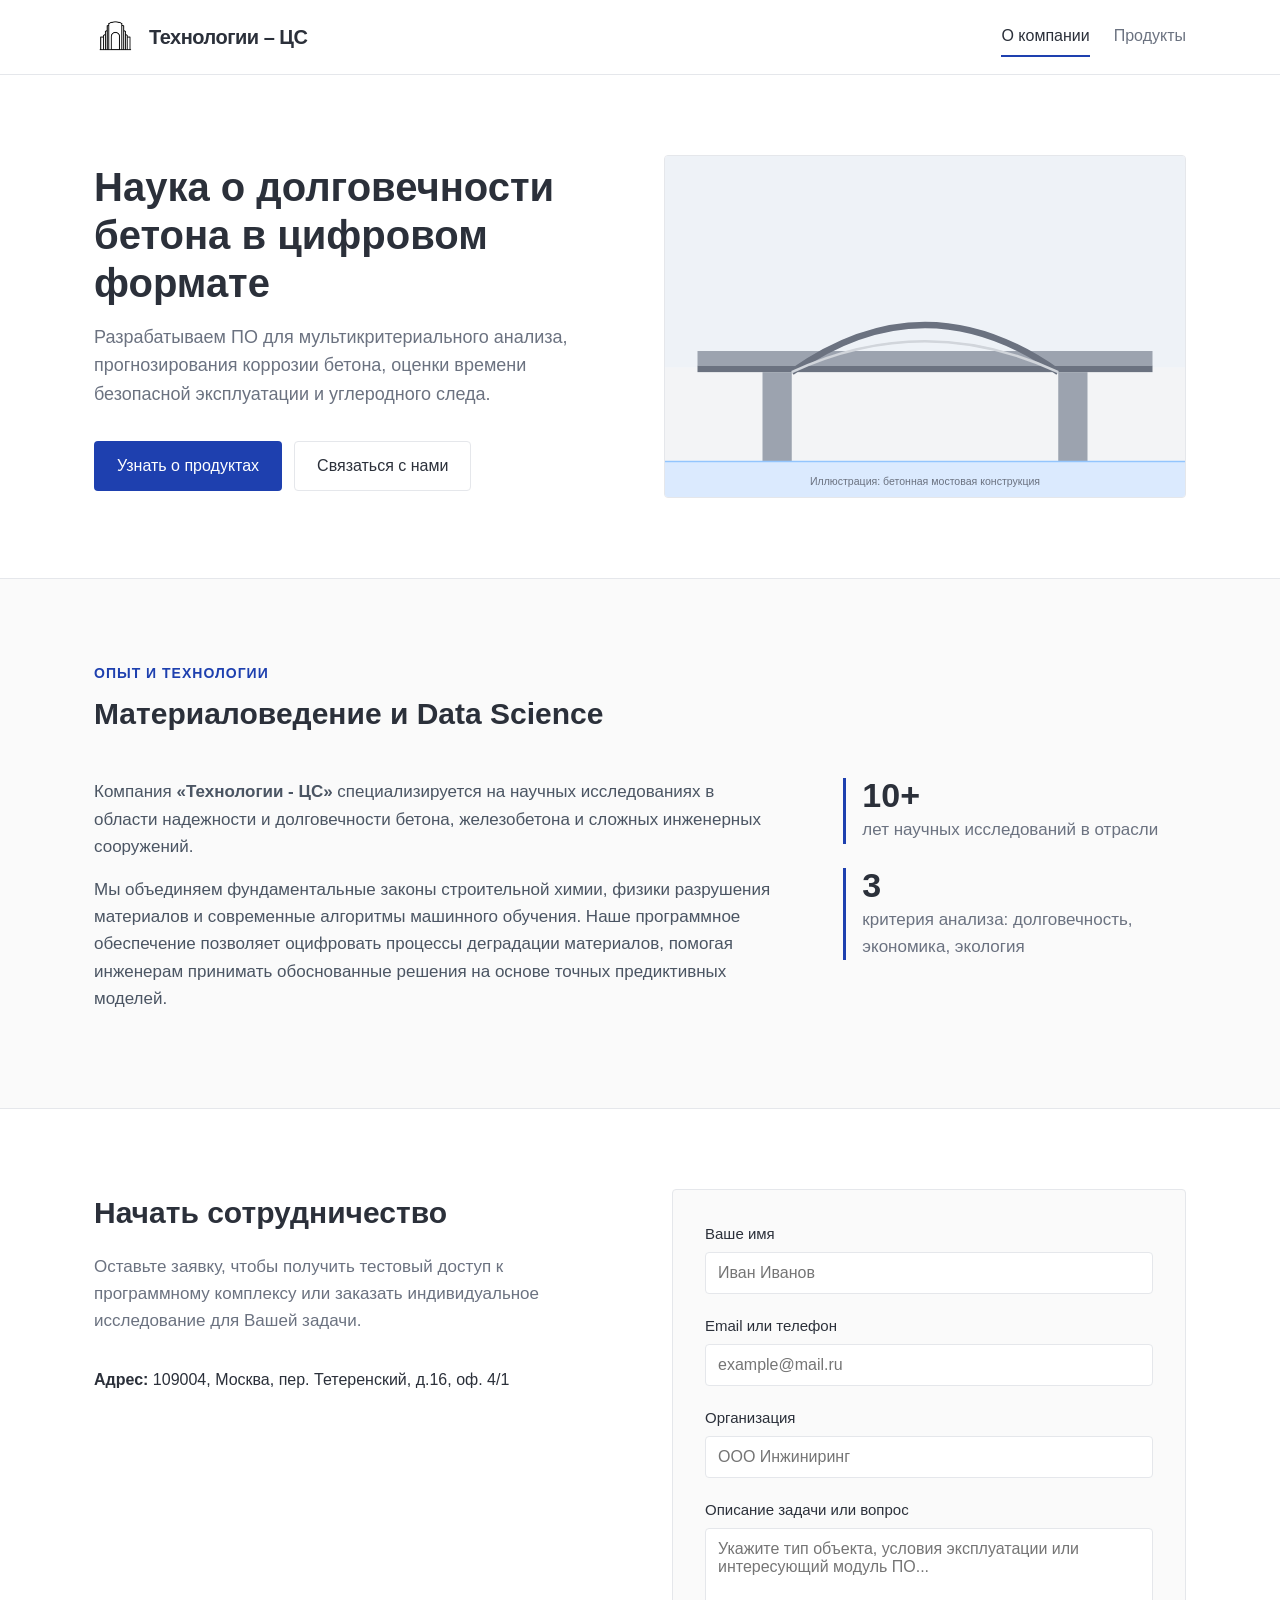
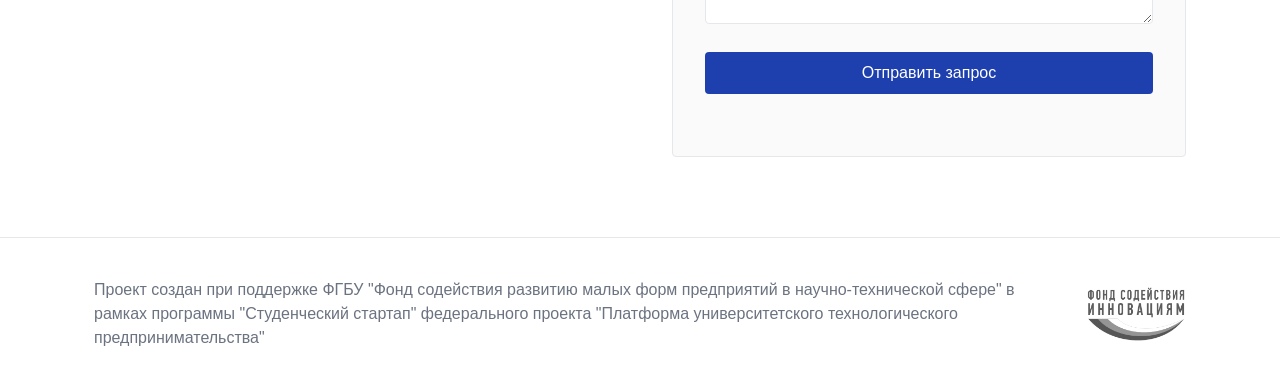
==== index.html @ 57f032d7 "Add files via upload" ====
<!DOCTYPE html>
<html lang="ru">
<head>
    <meta charset="UTF-8">
    <meta name="viewport" content="width=device-width, initial-scale=1.0">
    <title>Технологии - ЦС | Научные исследования и долговечность бетона</title>
    <style>
        /* МИНИМАЛИСТИЧНЫЙ ИНЖЕНЕРНЫЙ СТИЛЬ */
        :root {
            --bg-color: #fafafa;
            --text-color: #2b303a;
            --text-muted: #6b7280;
            --border-color: #e5e7eb;
            --accent-color: #1e40af;
            --accent-hover: #1d4ed8;
            --card-bg: #ffffff;
            --font-family: -apple-system, BlinkMacSystemFont, "Segoe UI", Roboto, Helvetica, Arial, sans-serif;
        }

        * { box-sizing: border-box; margin: 0; padding: 0; }

        html { scroll-padding-top: 84px; }

        body {
            font-family: var(--font-family);
            background-color: var(--bg-color);
            color: var(--text-color);
            font-size: 17px;
            line-height: 1.6;
            -webkit-font-smoothing: antialiased;
        }

        .container { width: 100%; max-width: 1140px; margin: 0 auto; padding: 0 24px; }

        /* КНОПКИ */
        .btn {
            display: inline-block;
            padding: 11px 22px;
            font-size: 16px;
            font-weight: 500;
            text-decoration: none;
            border-radius: 4px;
            transition: all 0.2s ease;
            cursor: pointer;
            border: 1px solid transparent;
        }
        .btn-primary { background-color: var(--accent-color); color: #fff; }
        .btn-primary:hover { background-color: var(--accent-hover); }
        .btn-secondary {
            background-color: transparent;
            color: var(--text-color);
            border-color: var(--border-color);
        }
        .btn-secondary:hover { background-color: #f3f4f6; border-color: #d1d5db; }
        .btn-block { display: block; width: 100%; text-align: center; }

        /* Доступность фокуса */
        a:focus-visible, button:focus-visible, input:focus-visible, textarea:focus-visible {
            outline: 2px solid var(--accent-color);
            outline-offset: 2px;
        }

        /* ШАПКА */
        .site-header {
            background-color: #fff;
            border-bottom: 1px solid var(--border-color);
            position: sticky;
            top: 0;
            z-index: 100;
        }
        .header-wrap {
            display: flex;
            justify-content: space-between;
            align-items: center;
            height: 74px;
        }
        .logo { display: flex; align-items: center; gap: 12px; min-height: 32px; }
        /* Логотип в шапке не вылезает за границы */
        .logo-img {
            height: 36px;
            max-height: 40px;
            width: auto;
            object-fit: contain;
            filter: grayscale(100%);
        }
        .logo-text { font-weight: 700; font-size: 20px; letter-spacing: -0.5px; }
        .main-nav { display: flex; gap: 24px; }
        .nav-link {
            color: var(--text-muted);
            text-decoration: none;
            font-size: 16px;
            font-weight: 500;
            padding: 6px 0;
            border-bottom: 2px solid transparent;
            transition: all 0.2s ease;
        }
        .nav-link:hover, .nav-link.active { color: var(--text-color); border-bottom-color: var(--accent-color); }

        /* HERO */
        .hero-section {
            padding: 80px 0;
            background-color: #fff;
            border-bottom: 1px solid var(--border-color);
        }
        .hero-wrap {
            display: grid;
            grid-template-columns: 1fr 1fr;
            gap: 48px;
            align-items: center;
        }
        @media (max-width: 768px) { .hero-wrap { grid-template-columns: 1fr; gap: 32px; } }

        .hero-title { font-size: 40px; line-height: 1.2; margin-bottom: 16px; font-weight: 700; }
        .hero-subtitle { font-size: 18px; color: var(--text-muted); margin-bottom: 32px; }
        .hero-actions { display: flex; gap: 12px; flex-wrap: wrap; }
        .hero-image-block img {
            width: 100%;
            height: auto;
            border-radius: 4px;
            border: 1px solid var(--border-color);
            display: block;
        }

        /* О НАС */
        .about-section { padding: 80px 0; border-bottom: 1px solid var(--border-color); }
        .section-header { margin-bottom: 40px; }
        .section-subtitle {
            font-size: 14px;
            text-transform: uppercase;
            letter-spacing: 1px;
            color: var(--accent-color);
            font-weight: 600;
        }
        .section-title { font-size: 30px; margin-top: 4px; }
        .about-grid { display: grid; grid-template-columns: 2fr 1fr; gap: 64px; }
        @media (max-width: 768px) { .about-grid { grid-template-columns: 1fr; gap: 32px; } }

        /* Единый размер шрифта в описании слева и подписях справа */
        .about-text p { margin-bottom: 16px; color: #4b5563; font-size: 17px; line-height: 1.6; }
        .about-stats { display: flex; flex-direction: column; gap: 24px; }
        .stat-item { border-left: 3px solid var(--accent-color); padding-left: 16px; }
        .stat-num { display: block; font-size: 34px; font-weight: 700; line-height: 1; margin-bottom: 4px; }
        .stat-desc { font-size: 17px; color: var(--text-muted); line-height: 1.6; }

        /* ФОРМА И КОНТАКТЫ */
        .contact-section {
            padding: 80px 0;
            background-color: #fff;
            border-bottom: 1px solid var(--border-color);
        }
        .contact-wrap { display: grid; grid-template-columns: 1fr 1fr; gap: 64px; }
        @media (max-width: 768px) { .contact-wrap { grid-template-columns: 1fr; gap: 40px; } }
        .contact-info h2 { font-size: 30px; margin-bottom: 16px; }
        .contact-info p { color: var(--text-muted); margin-bottom: 32px; font-size: 17px; }
        .contact-details p { margin-bottom: 12px; font-size: 16px; color: var(--text-color); }
        .contact-form-block {
            background-color: var(--bg-color);
            padding: 32px;
            border-radius: 4px;
            border: 1px solid var(--border-color);
        }
        .form-group { margin-bottom: 20px; }
        .form-group label { display: block; font-size: 15px; font-weight: 500; margin-bottom: 6px; }
        .form-group input, .form-group textarea {
            width: 100%;
            padding: 11px 12px;
            border: 1px solid var(--border-color);
            border-radius: 4px;
            font-family: var(--font-family);
            font-size: 16px;
            background-color: #fff;
        }
        .form-group input:focus, .form-group textarea:focus {
            outline: none;
            border-color: var(--accent-color);
        }

        /* Статус отправки формы */
        .form-status {
            margin-top: 12px;
            font-size: 15px;
            text-align: center;
            min-height: 1.2em;
        }
        .form-status.error { color: #c0392b; }

        /* Кнопка после успешной отправки */
        #submitBtn.sent {
            background-color: #2E7D5B;
            cursor: default;
            pointer-events: none;
        }

        /* ПОДВАЛ */
        .site-footer { background-color: #fff; padding: 40px 0; }
        .footer-wrap { display: flex; justify-content: space-between; align-items: center; }
        @media (max-width: 600px) { .footer-wrap { flex-direction: column; gap: 16px; text-align: center; } }
        .footer-copyright { font-size: 15px; color: var(--text-muted); }
        .fsi-support { display: flex; align-items: center; gap: 20px; }

        /* Увеличенный текст подписи в подвале */
        .fsi-text {
            font-size: 16px;
            color: var(--text-muted);
            line-height: 1.5;
        }

        /* Увеличенный логотип ФСИ (примерно высота двух строк текста) */
        .fsi-logo {
            height: 56px;
            width: auto;
            max-width: 220px;
            object-fit: contain;
            filter: grayscale(100%);
            opacity: 0.95;
            flex-shrink: 0;
        }

        @media (max-width: 600px) {
            .fsi-support { flex-direction: column; align-items: center; text-align: center; }
            .fsi-text { font-size: 15px; }
            .fsi-logo { height: 48px; max-width: 180px; }
        }
    </style>
</head>
<body>

    <!-- ШАПКА САЙТА -->
    <header class="site-header">
        <div class="container header-wrap">
            <div class="logo">
                <img src="logo TCS.png" alt="Логотип Технологии - ЦС" class="logo-img">
                <span class="logo-text">Технологии – ЦС</span>
            </div>
            <nav class="main-nav">
                <a href="index.html" class="nav-link active">О компании</a>
                <a href="products.html" class="nav-link">Продукты</a>
            </nav>
        </div>
    </header>

    <!-- ГЛАВНЫЙ ЭКРАН -->
    <section class="hero-section">
        <div class="container hero-wrap">
            <div class="hero-content">
                <h1 class="hero-title">Наука о долговечности бетона в цифровом формате</h1>
                <p class="hero-subtitle">Разрабатываем ПО для мультикритериального анализа, прогнозирования коррозии бетона, оценки времени безопасной эксплуатации и углеродного следа.</p>
                <div class="hero-actions">
                    <a href="products.html" class="btn btn-primary">Узнать о продуктах</a>
                    <a href="#contact" class="btn btn-secondary">Связаться с нами</a>
                </div>
            </div>
            <div class="hero-image-block">
                <svg viewBox="0 0 640 420" xmlns="http://www.w3.org/2000/svg" role="img" aria-label="Инженерные бетонные конструкции" style="width:100%;height:auto;display:block;border-radius:4px;border:1px solid var(--border-color);background:#f3f4f6;">
                    <rect width="640" height="420" fill="#f3f4f6"/>
                    <rect width="640" height="260" fill="#eef2f7"/>
                    <rect x="40" y="240" width="560" height="18" fill="#9ca3af"/>
                    <rect x="40" y="258" width="560" height="8" fill="#6b7280"/>
                    <rect x="120" y="266" width="36" height="110" fill="#9ca3af"/>
                    <rect x="484" y="266" width="36" height="110" fill="#9ca3af"/>
                    <path d="M156 266 Q 320 150 484 266" fill="none" stroke="#6b7280" stroke-width="8"/>
                    <path d="M156 266 Q 320 190 484 266" fill="none" stroke="#d1d5db" stroke-width="3"/>
                    <rect y="376" width="640" height="44" fill="#dbeafe"/>
                    <line x1="0" y1="376" x2="640" y2="376" stroke="#93c5fd" stroke-width="2"/>
                    <text x="320" y="405" text-anchor="middle" font-family="-apple-system,Segoe UI,Roboto,sans-serif" font-size="13" fill="#6b7280">Иллюстрация: бетонная мостовая конструкция</text>
                </svg>
            </div>
        </div>
    </section>

    <!-- О КОМПАНИИ -->
    <section class="about-section">
        <div class="container">
            <div class="section-header">
                <span class="section-subtitle">Опыт и технологии</span>
                <h2 class="section-title">Материаловедение и Data Science</h2>
            </div>
            <div class="about-grid">
                <div class="about-text">
                    <p>Компания <strong>«Технологии - ЦС»</strong> специализируется на научных исследованиях в области надежности и долговечности бетона, железобетона и сложных инженерных сооружений.</p>
                    <p>Мы объединяем фундаментальные законы строительной химии, физики разрушения материалов и современные алгоритмы машинного обучения. Наше программное обеспечение позволяет оцифровать процессы деградации материалов, помогая инженерам принимать обоснованные решения на основе точных предиктивных моделей.</p>
                </div>
                <div class="about-stats">
                    <div class="stat-item">
                        <span class="stat-num">10+</span>
                        <span class="stat-desc">лет научных исследований в отрасли</span>
                    </div>
                    <div class="stat-item">
                        <span class="stat-num">3</span>
                        <span class="stat-desc">критерия анализа: долговечность, экономика, экология</span>
                    </div>
                </div>
            </div>
        </div>
    </section>

    <!-- ФОРМА ОБРАТНОЙ СВЯЗИ -->
    <section id="contact" class="contact-section">
        <div class="container contact-wrap">
            <div class="contact-info">
                <h2>Начать сотрудничество</h2>
                <p>Оставьте заявку, чтобы получить тестовый доступ к программному комплексу или заказать индивидуальное исследование для Вашей задачи.</p>
                <div class="contact-details">
                    <!-- <p><strong>Email:</strong> info@technologies-cs.ru</p> -->
                    <!-- <p><strong>Телефон:</strong> +7 (495) 123-45-67</p> -->
                    <p><strong>Адрес:</strong> 109004, Москва, пер. Тетеренский, д.16, оф. 4/1 </p>
                </div>
            </div>
            <div class="contact-form-block">
                <!-- Форма через Web3Forms, отправка в скрытый iframe: без CORS и без перезагрузки -->
                <form id="contactForm" action="https://api.web3forms.com/submit" method="POST" class="engineer-form">

                    <input type="hidden" name="access_key" value="884830f6-075a-4b9a-88a0-ac2e92e96a84">
                    <input type="checkbox" name="botcheck" class="hidden" style="display: none;">
                    <input type="hidden" name="subject" value="Новая заявка с сайта Технологии-CS">

                    <div class="form-group">
                        <label for="name">Ваше имя</label>
                        <input type="text" id="name" name="Имя пользователя" placeholder="Иван Иванов" required>
                    </div>

                    <div class="form-group">
                        <label for="email">Email или телефон</label>
                        <input type="text" id="email" name="Контакты" placeholder="example@mail.ru" required>
                    </div>

                    <div class="form-group">
                        <label for="company">Организация</label>
                        <input type="text" id="company" name="Компания" placeholder="ООО Инжиниринг">
                    </div>

                    <div class="form-group">
                        <label for="message">Описание задачи или вопрос</label>
                        <textarea id="message" name="Сообщение / Задача" rows="4" placeholder="Укажите тип объекта, условия эксплуатации или интересующий модуль ПО..." required></textarea>
                    </div>

                    <button type="submit" id="submitBtn" class="btn btn-primary btn-block">Отправить запрос</button>
                    <p id="formStatus" class="form-status" role="status" aria-live="polite"></p>
                </form>
            </div>
        </div>
    </section>

    <!-- ПОДВАЛ -->
    <footer class="site-footer">
        <div class="container footer-wrap">

            <div class="fsi-support">
                <span class="fsi-text">Проект создан при поддержке ФГБУ "Фонд содействия развитию малых форм предприятий в научно-технической сфере" в рамках программы "Студенческий стартап" федерального проекта "Платформа университетского технологического предпринимательства"</span>
                <img src="head_logo_fasie.png" alt="Логотип ФСИ" class="fsi-logo">
            </div>
        </div>
    </footer>

    <!-- ОТПРАВКА ФОРМЫ БЕЗ ПЕРЕЗАГРУЗКИ (через скрытый iframe, без CORS) -->
    <script>
    (function () {
        var form = document.getElementById('contactForm');
        if (!form) return;

        var btn = document.getElementById('submitBtn');
        var status = document.getElementById('formStatus');
        var originalText = btn.textContent;
        var submitted = false;

        // Скрытый iframe-приёмник
        var sinkName = 'w3f_sink_' + Date.now();
        var sink = document.createElement('iframe');
        sink.name = sinkName;
        sink.style.display = 'none';
        sink.setAttribute('aria-hidden', 'true');
        document.body.appendChild(sink);

        form.addEventListener('submit', function (e) {
            e.preventDefault();
            if (submitted) return;
            submitted = true;

            status.textContent = '';
            status.className = 'form-status';
            btn.disabled = true;
            btn.textContent = 'Отправка…';

            // Отправляем форму в скрытый iframe — страница не перезагружается
            form.target = sinkName;
            form.submit();

            // Ответ прочитать нельзя (cross-origin), но факт отправки есть.
            // Через небольшую паузу показываем успех.
            setTimeout(function () {
                btn.textContent = 'Заявка отправлена';
                btn.classList.add('sent');
                form.reset();
                form.removeAttribute('target');
            }, 1200);
        });
    })();
    </script>

</body>
</html>
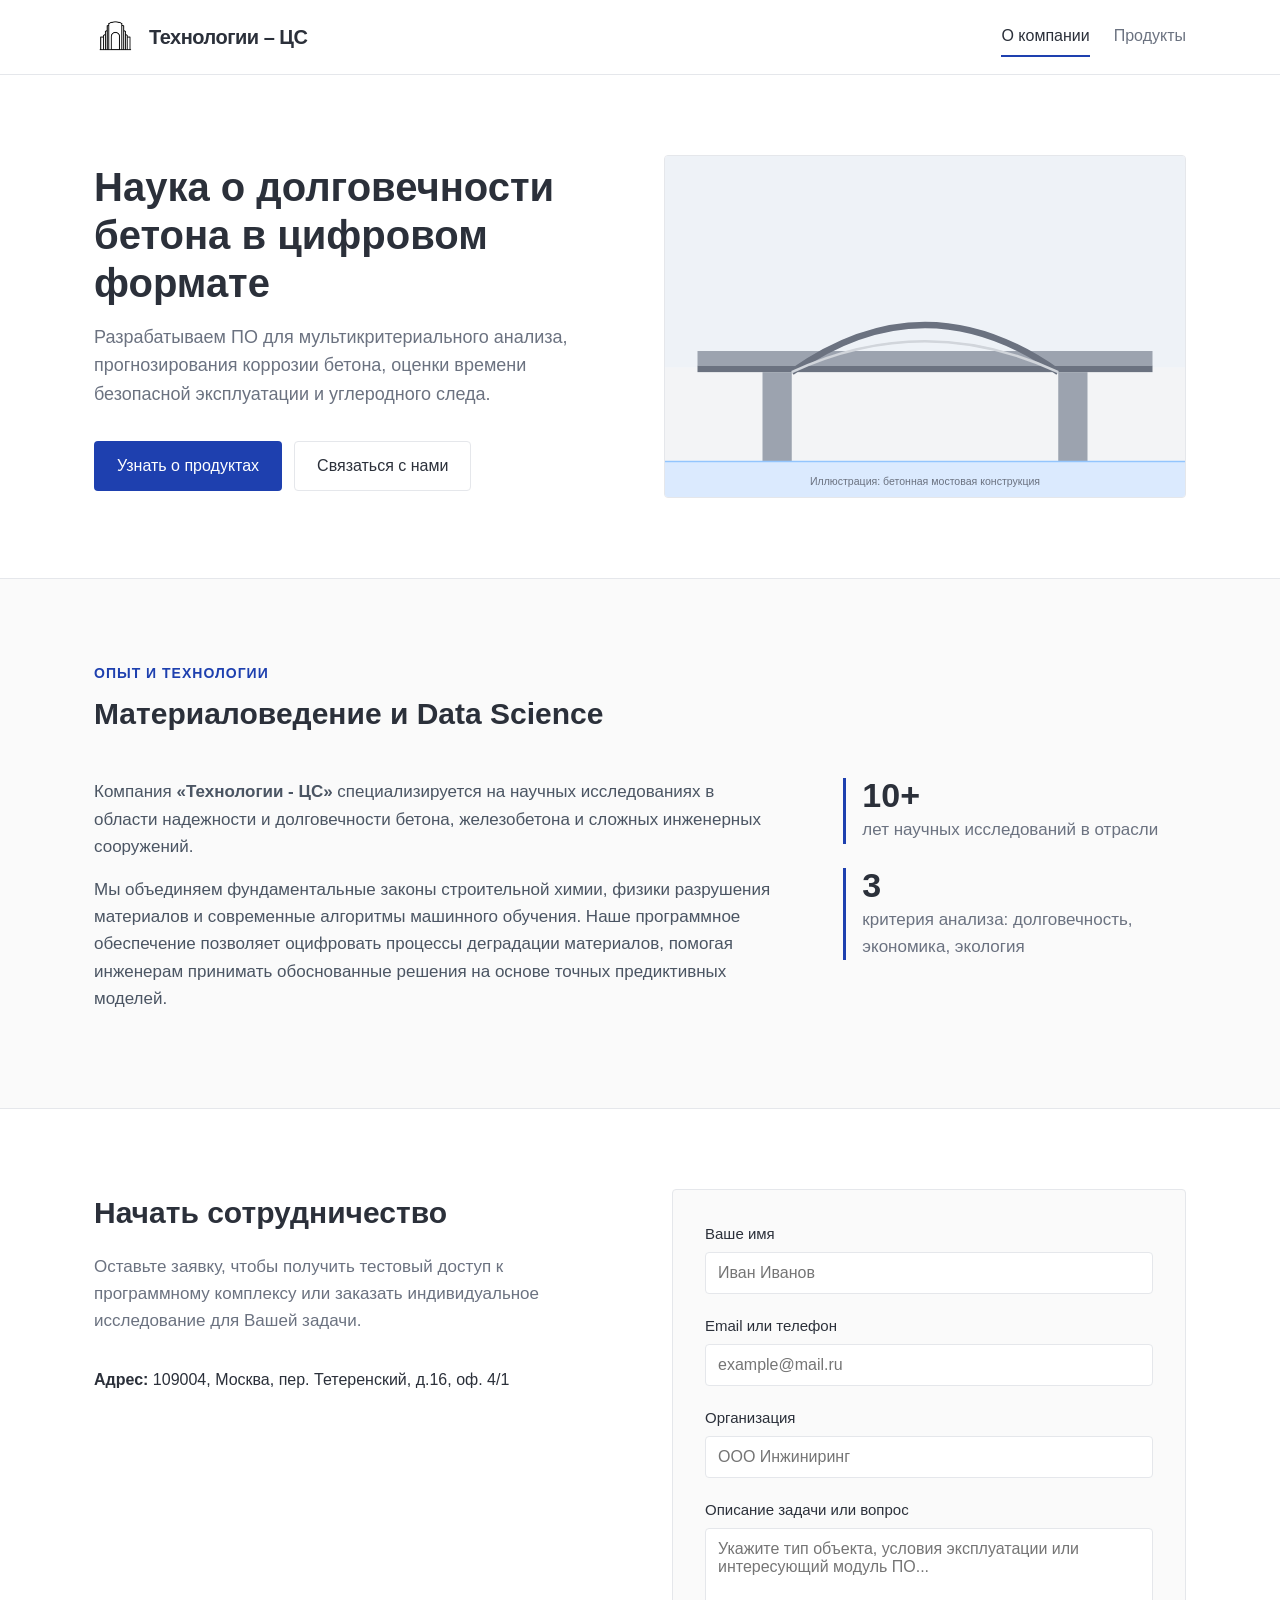
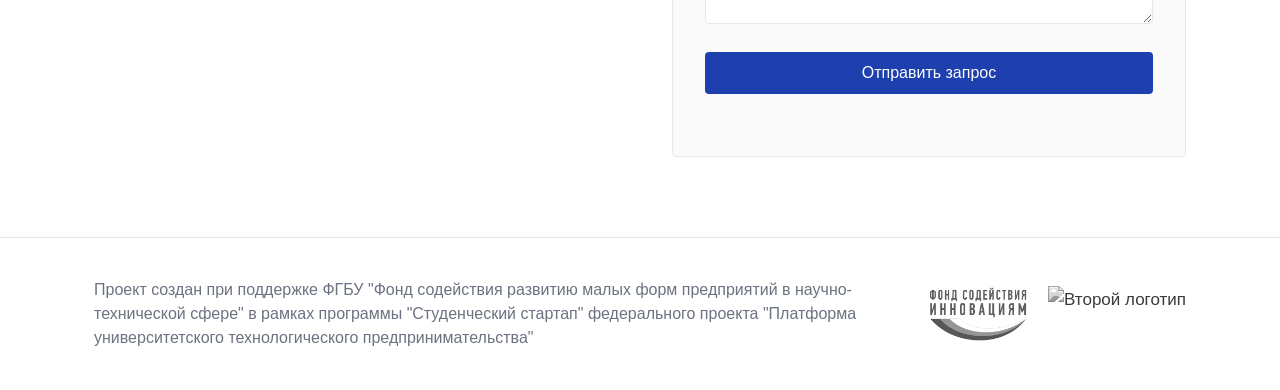
==== commit cc938c77: "Update index.html лого 2" ====
--- a/index.html
+++ b/index.html
@@ -192,20 +192,28 @@
         }
 
         /* ПОДВАЛ */
-        .site-footer { background-color: #fff; padding: 40px 0; }
+       .site-footer { background-color: #fff; padding: 40px 0; }
         .footer-wrap { display: flex; justify-content: space-between; align-items: center; }
         @media (max-width: 600px) { .footer-wrap { flex-direction: column; gap: 16px; text-align: center; } }
         .footer-copyright { font-size: 15px; color: var(--text-muted); }
-        .fsi-support { display: flex; align-items: center; gap: 20px; }
-
-        /* Увеличенный текст подписи в подвале */
+        .fsi-support { display: flex; align-items: center; gap: 24px; }
+
+        /* Текст подписи в подвале */
         .fsi-text {
             font-size: 16px;
             color: var(--text-muted);
             line-height: 1.5;
         }
 
-        /* Увеличенный логотип ФСИ (примерно высота двух строк текста) */
+        /* Контейнер для двух логотипов: одинаковый размер + ровный отступ */
+        .fsi-logos {
+            display: flex;
+            align-items: center;
+            gap: 20px;
+            flex-shrink: 0;
+        }
+
+        /* Общий стиль для обоих логотипов — одинаковый размер */
         .fsi-logo {
             height: 56px;
             width: auto;
@@ -219,6 +227,7 @@
         @media (max-width: 600px) {
             .fsi-support { flex-direction: column; align-items: center; text-align: center; }
             .fsi-text { font-size: 15px; }
+            .fsi-logos { gap: 16px; }
             .fsi-logo { height: 48px; max-width: 180px; }
         }
     </style>
@@ -347,7 +356,11 @@
 
             <div class="fsi-support">
                 <span class="fsi-text">Проект создан при поддержке ФГБУ "Фонд содействия развитию малых форм предприятий в научно-технической сфере" в рамках программы "Студенческий стартап" федерального проекта "Платформа университетского технологического предпринимательства"</span>
-                <img src="head_logo_fasie.png" alt="Логотип ФСИ" class="fsi-logo">
+                <div class="fsi-logos">
+                    <img src="head_logo_fasie.png" alt="Логотип ФСИ" class="fsi-logo">
+                    <!-- Второй логотип -->
+                    <img src="head_logo_second.png" alt="Второй логотип" class="fsi-logo">
+                </div>
             </div>
         </div>
     </footer>
@@ -398,4 +411,4 @@
     </script>
 
 </body>
-</html>+</html>
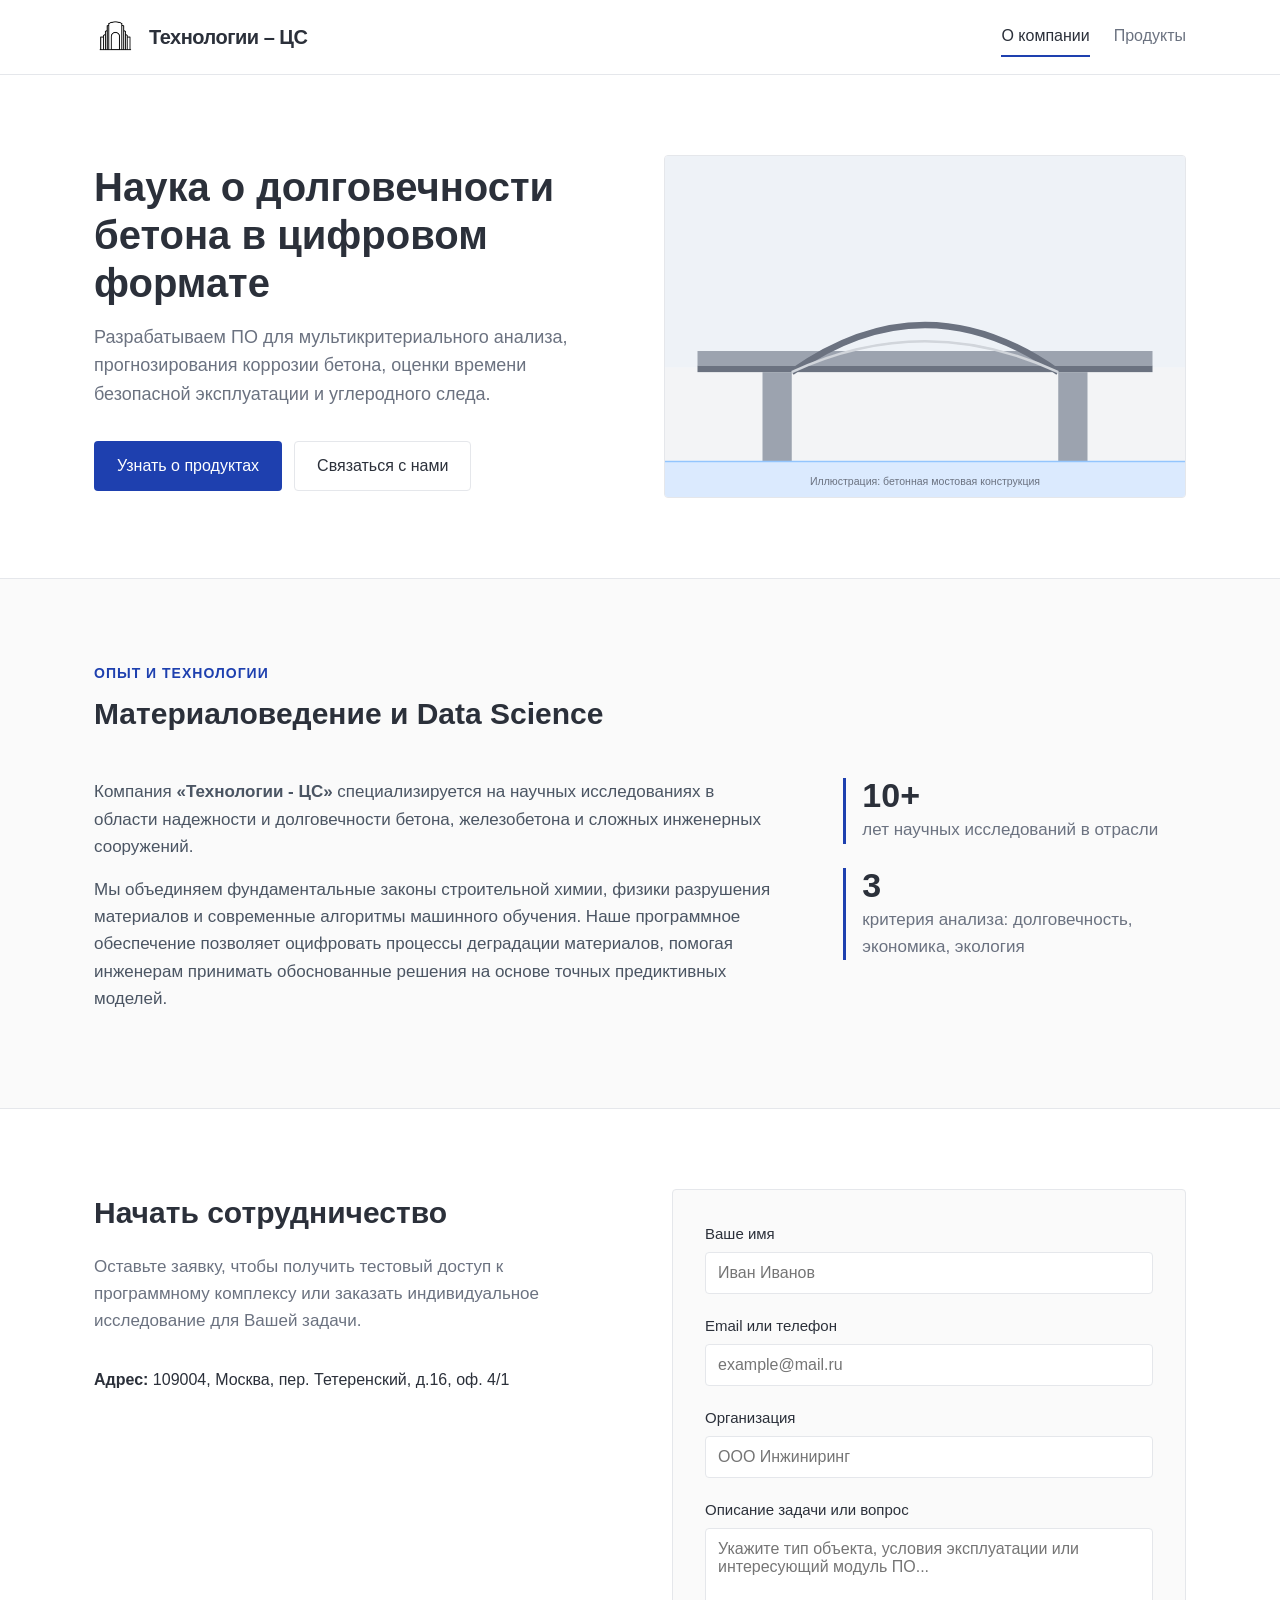
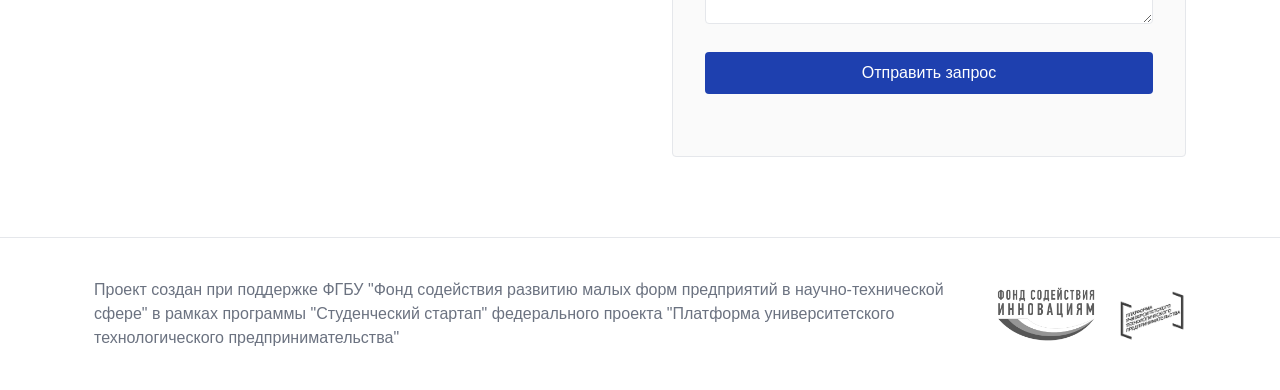
==== commit 638fea02: "Update index.html" ====
--- a/index.html
+++ b/index.html
@@ -359,7 +359,7 @@
                 <div class="fsi-logos">
                     <img src="head_logo_fasie.png" alt="Логотип ФСИ" class="fsi-logo">
                     <!-- Второй логотип -->
-                    <img src="head_logo_second.png" alt="Второй логотип" class="fsi-logo">
+                    <img src="logo putp.png" alt="Второй логотип" class="fsi-logo">
                 </div>
             </div>
         </div>
